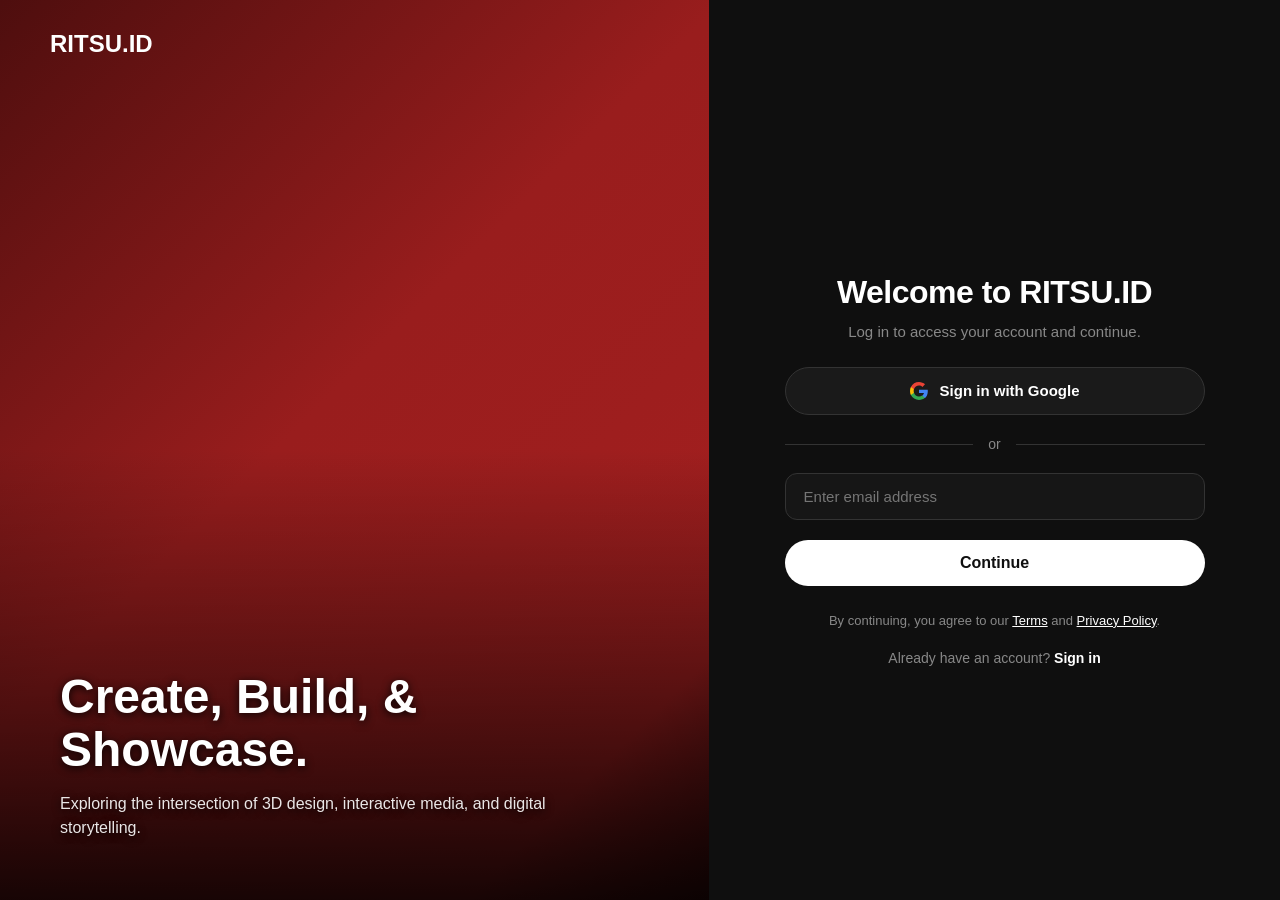
==== login.html @ 9a816acd "Add files via upload" ====
<!DOCTYPE html>
<html lang="en">
<head>
    <meta charset="UTF-8">
    <meta name="viewport" content="width=device-width, initial-scale=1.0">
    <title>Sign In - RITSU.ID</title>
    <link rel="stylesheet" href="style-login.css">
</head>
<body>

    <header class="top-logo-container">
        <p class="form-logo" aria-label="RITSU.ID Homepage">RITSU.ID</p>
    </header>

    <main class="auth-container">
        <section class="auth-left-banner" aria-label="Branding Showcase Area">
            <div class="gallery-marquee-container">
                <div class="marquee-col col-down">
                    <img src="D:\KAMPUS\Web Design\IMAGE\WaritsuAlGaniyu_TMD-CCIT_Compile Your Dreams (2).png" alt="Karya Poster 1">
                    <img src="D:\KAMPUS\Web Design\IMAGE\WaritsuAlGaniyu_TMD-CCIT_Compile Your Dreams (4).png" alt="Karya Poster 2">
                    <img src="D:\KAMPUS\Web Design\IMAGE\POSTERAWFUI2026_POSTERDIGITAL_WARITSUALGANIYU 1.png" alt="Karya Poster 3">
                    <img src="D:\KAMPUS\Web Design\IMAGE\WaritsuAlGaniyu_TMD-CCIT_Compile Your Dreams (2).png" alt="Karya Poster 1">
                    <img src="D:\KAMPUS\Web Design\IMAGE\WaritsuAlGaniyu_TMD-CCIT_Compile Your Dreams (4).png" alt="Karya Poster 2">
                </div>
                <div class="marquee-col col-up">
                    <img src="D:\KAMPUS\Web Design\IMAGE\Slide 16_9 - 1.png" alt="Karya 3D 1">
                    <img src="D:\KAMPUS\Web Design\IMAGE\WaritsuAlGaniyu_TMD-CCIT_Compile Your Dreams (4).png" alt="Karya Poster 2">
                    <img src="D:\KAMPUS\Web Design\IMAGE\POSTERAWFUI2026_POSTERDIGITAL_WARITSUALGANIYU 1.png" alt="Karya Poster 3">
                    <img src="D:\KAMPUS\Web Design\IMAGE\Slide 16_9 - 1.png" alt="Karya 3D 1">
                    <img src="D:\KAMPUS\Web Design\IMAGE\WaritsuAlGaniyu_TMD-CCIT_Compile Your Dreams (4).png" alt="Karya Poster 2">
                </div>
            </div>

            <div class="banner-overlay"></div>

            <div class="banner-content">
                <h1>Create, Build, & Showcase.</h1>
                <p>Exploring the intersection of 3D design, interactive media, and digital storytelling.</p>
            </div>
        </section>

        <section class="auth-right-form" aria-label="Sign In Form Section">
            <div class="form-wrapper">
                <div class="form-header">
                    <h2>Welcome to RITSU.ID</h2>
                    <p>Log in to access your account and continue. </p>
                </div>

                <button type="button" class="btn-sso" aria-label="Sign in securely with your Google account">
                    <svg class="google-icon" viewBox="0 0 24 24" width="18" height="18" aria-hidden="true">
                        <path fill="#4285F4" d="M23.745 12.27c0-.7-.06-1.4-.19-2.07H12v4.51h6.6c-.29 1.52-1.14 2.82-2.4 3.68v3.05h3.88c2.27-2.09 3.66-5.17 3.66-9.17z"/>
                        <path fill="#34A853" d="M12 24c3.24 0 5.95-1.08 7.93-2.91l-3.88-3.05c-1.08.72-2.45 1.16-4.05 1.16-3.12 0-5.77-2.1-6.72-4.93H1.19v3.15C3.17 21.36 7.24 24 12 24z"/>
                        <path fill="#FBBC05" d="M5.28 14.27c-.25-.72-.38-1.49-.38-2.27s.13-1.55.38-2.27V6.58H1.19C.43 8.12 0 9.87 0 12s.43 3.88 1.19 5.42l4.09-3.15z"/>
                        <path fill="#EA4335" d="M12 4.75c1.77 0 3.35.61 4.6 1.8l3.42-3.42C17.95 1.19 15.24 0 12 0 7.24 0 3.17 2.64 1.19 6.58l4.09 3.15c.95-2.83 3.6-4.98 6.72-4.98z"/>
                    </svg>
                    Sign in with Google
                </button>

                <div class="divider" role="separator" aria-label="Or">
                    <span>or</span>
                </div>

                <form action="#" method="POST" class="login-form">
                    <div class="input-group">
                        <input type="text" id="email" name="email" placeholder="Enter email address" required autocomplete="email">
                    </div>

                    <button type="submit" class="btn-submit" aria-label="Continue">Continue</button>
                </form>

                <footer class="form-footer-section">
                    <p class="terms-text">
                        By continuing, you agree to our <a href="#">Terms</a> and <a href="#">Privacy Policy</a>.
                    </p>
                    <p class="signup-prompt">
                        Already have an account? <a href="#">Sign in</a>
                    </p>
                </footer>
            </div>
        </section>
    </main>

</body>
</html>
---- style-login.css ----
:root {
    --bg-primary: #0F0F0F;
    --bg-surface: #1A1A1A;
    --text-primary: #FFFFFF;
    --text-secondary: #CCCCCC;
    --text-muted: #888888;
    
    --accent-orange: #b22222;
    --accent-red: #8b0000;
    --accent-hover: #d32f2f;
    
    --banner-grad-start: #4e0e0e;

    --border-color: #333333;
    --input-bg: #161616;
}

* {
    margin: 0;
    padding: 0;
    box-sizing: border-box;
    font-family: 'Segoe UI', Tahoma, sans-serif;
}

body {
    background-color: var(--bg-primary);
    color: var(--text-primary);
    min-height: 100vh;
    display: flex;
    position: relative;
}

.top-logo-container {
    position: absolute;
    top: 30px;
    left: 50px;
    z-index: 100;
}

.form-logo {
    font-size: 24px;
    font-weight: 900;
    color: var(--text-primary);
    text-decoration: none;
    display: inline-block;
}

.auth-container {
    display: flex;
    width: 100%;
    min-height: 100vh;
}

.auth-left-banner {
    flex: 1.2;
    position: relative;
    overflow: hidden;
    padding: 60px;
    display: flex;
    flex-direction: column;
    justify-content: flex-end;
    background-color: var(--banner-grad-start);
}

.gallery-marquee-container {
    position: absolute;
    top: -50%;
    left: 0;
    width: 100%;
    height: 200%;
    display: flex;
    gap: 20px;
    padding: 20px;
    opacity: 0.80;
    z-index: 3;
    pointer-events: none;
}

.marquee-col {
    flex: 1;
    display: flex;
    flex-direction: column;
    gap: 20px;
}

.marquee-col img {
    width: 100%;
    height: auto;
    object-fit: cover;
    border-radius: 12px;
    box-shadow: 0 10px 25px rgba(0,0,0,0.6);
}

.col-down {
    animation: scroll-down 25s linear infinite;
}

.col-up {
    animation: scroll-up 30s linear infinite;
    transform: translateY(-50%);
}

@keyframes scroll-down {
    0% { transform: translateY(0); }
    100% { transform: translateY(-50%); }
}

@keyframes scroll-up {
    0% { transform: translateY(-50%); }
    100% { transform: translateY(0); }
}

.banner-overlay {
    position: absolute;
    top: 0;
    left: 0;
    width: 100%;
    height: 100%;
    background: linear-gradient(135deg, rgba(78, 14, 14, 0.85) 0%, rgba(178, 34, 34, 0.75) 45%, rgba(178, 34, 34, 0.85) 85%, rgba(78, 14, 14, 0.9) 100%);
    z-index: 2;
}

.banner-content {
    position: relative;
    z-index: 4;
    max-width: 500px;
    text-shadow: 0 2px 8px rgba(0, 0, 0, 0.9);
}

.auth-left-banner h1 {
    font-size: 48px;
    font-weight: 900;
    line-height: 1.1;
    margin-bottom: 15px;
    font-family: 'Arial Black', Impact, sans-serif;
    color: var(--text-primary);
}

.auth-left-banner p {
    font-size: 16px;
    color: rgba(255, 255, 255, 0.9);
    line-height: 1.5;
}

.auth-left-banner::after {
    content: "";
    position: absolute;
    bottom: 0;
    left: 0;
    width: 100%;
    height: 50%;
    background: linear-gradient(to top, rgba(0, 0, 0, 0.85) 0%, transparent 100%);
    z-index: 3;
    pointer-events: none;
}

.auth-right-form {
    flex: 1;
    background-color: var(--bg-primary);
    display: flex;
    justify-content: center;
    align-items: center;
    padding: 40px;
}

.form-wrapper {
    width: 100%;
    max-width: 420px;
    margin-top: 40px;
    text-align: center;
}

.form-header {
    margin-bottom: 25px;
}

.form-header h2 {
    font-size: 32px;
    font-weight: 800;
    margin-bottom: 10px;
    letter-spacing: -0.5px;
}

.form-header p {
    font-size: 15px;
    color: var(--text-muted);
    line-height: 1.4;
}

.btn-sso {
    width: 100%;
    background-color: var(--bg-surface);
    color: var(--text-primary);
    border: 1px solid var(--border-color);
    padding: 14px;
    border-radius: 30px;
    font-size: 15px;
    font-weight: 600;
    cursor: pointer;
    display: flex;
    align-items: center;
    justify-content: center;
    gap: 12px;
    transition: background-color 0.3s ease, border-color 0.3s ease;
}

.btn-sso:hover {
    background-color: #222222;
    border-color: #555555;
}

.divider {
    text-align: center;
    margin: 20px 0;
    position: relative;
}

.divider::before {
    content: "";
    position: absolute;
    top: 50%;
    left: 0;
    width: 100%;
    height: 1px;
    background-color: var(--border-color);
}

.divider span {
    background-color: var(--bg-primary);
    padding: 0 15px;
    position: relative;
    color: var(--text-muted);
    font-size: 14px;
}

.login-form {
    display: flex;
    flex-direction: column;
    gap: 15px;
    text-align: left;
}

.input-group input[type="text"] {
    width: 100%;
    background-color: var(--input-bg);
    border: 1px solid var(--border-color);
    padding: 14px 18px;
    border-radius: 12px;
    color: var(--text-primary);
    font-size: 15px;
    outline: none;
    transition: border-color 0.3s ease;
}

.input-group input:focus {
    border-color: var(--accent-orange);
}

.btn-submit {
    width: 100%;
    background-color: var(--text-primary);
    color: var(--bg-primary);
    border: none;
    padding: 14px;
    border-radius: 30px;
    font-size: 16px;
    font-weight: bold;
    cursor: pointer;
    transition: opacity 0.3s ease, transform 0.2s ease;
    margin-top: 5px;
}

.btn-submit:hover {
    opacity: 0.9;
    transform: translateY(-1px);
}

.form-footer-section {
    margin-top: 25px;
}

.terms-text {
    font-size: 13px;
    color: var(--text-muted);
    line-height: 1.5;
    margin-bottom: 20px;
}

.terms-text a {
    color: var(--text-primary);
    text-decoration: underline;
}

.signup-prompt {
    font-size: 14px;
    color: var(--text-muted);
}

.signup-prompt a {
    color: var(--text-primary);
    text-decoration: none;
    font-weight: 600;
}

.signup-prompt a:hover {
    text-decoration: underline;
}

@media screen and (max-width: 1024px) {
    .auth-left-banner {
        display: none;
    }
    .auth-right-form {
        flex: 1;
        padding: 20px;
    }
    .top-logo-container {
        left: 20px;
        top: 20px;
    }
}
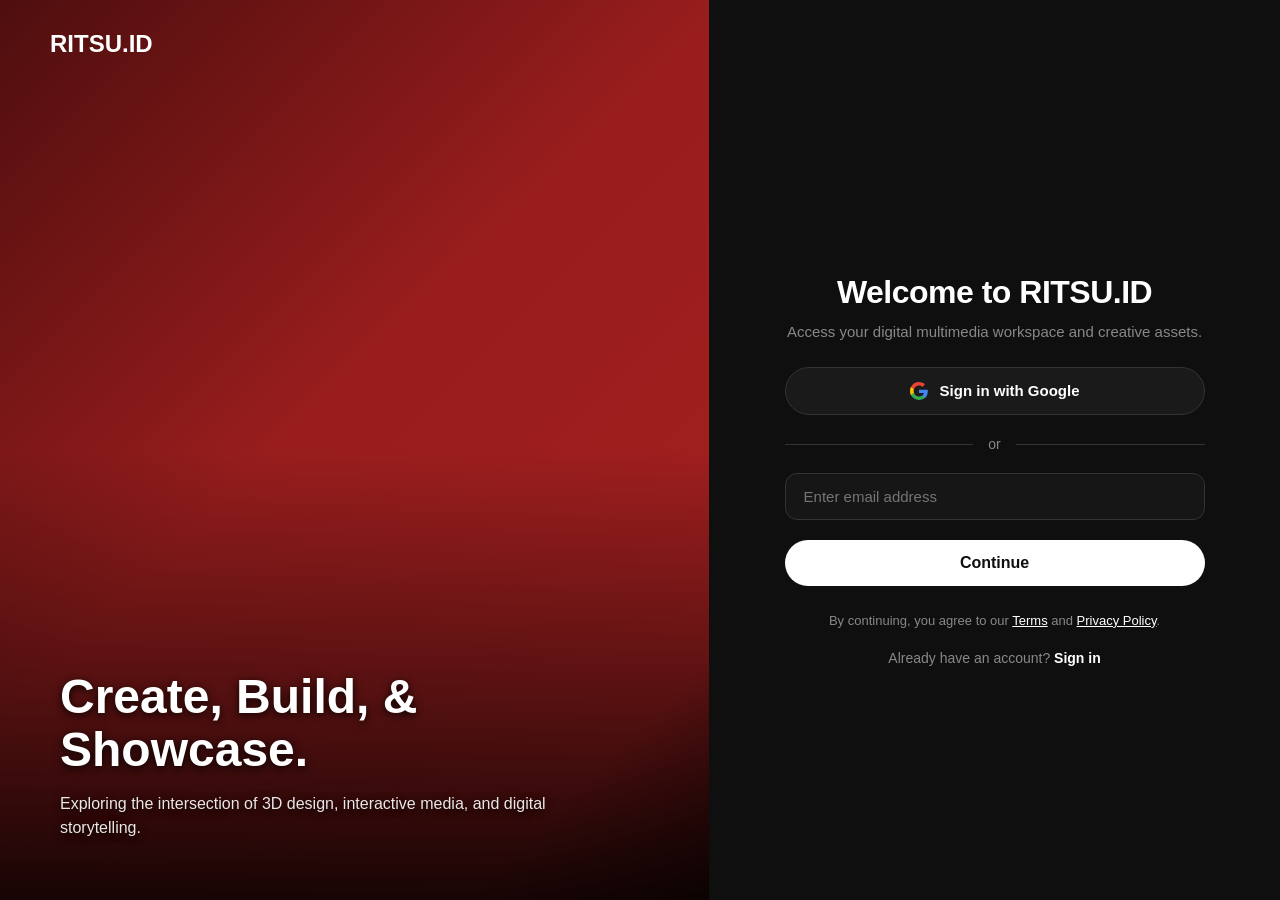
==== commit 8c95e5ec: "Update login.html" ====
--- a/login.html
+++ b/login.html
@@ -9,25 +9,25 @@
 <body>
 
     <header class="top-logo-container">
-        <p class="form-logo" aria-label="RITSU.ID Homepage">RITSU.ID</p>
+        <a class="form-logo" aria-label="RITSU.ID Homepage">RITSU.ID</a>
     </header>
 
     <main class="auth-container">
         <section class="auth-left-banner" aria-label="Branding Showcase Area">
             <div class="gallery-marquee-container">
                 <div class="marquee-col col-down">
-                    <img src="D:\KAMPUS\Web Design\IMAGE\WaritsuAlGaniyu_TMD-CCIT_Compile Your Dreams (2).png" alt="Karya Poster 1">
-                    <img src="D:\KAMPUS\Web Design\IMAGE\WaritsuAlGaniyu_TMD-CCIT_Compile Your Dreams (4).png" alt="Karya Poster 2">
-                    <img src="D:\KAMPUS\Web Design\IMAGE\POSTERAWFUI2026_POSTERDIGITAL_WARITSUALGANIYU 1.png" alt="Karya Poster 3">
-                    <img src="D:\KAMPUS\Web Design\IMAGE\WaritsuAlGaniyu_TMD-CCIT_Compile Your Dreams (2).png" alt="Karya Poster 1">
-                    <img src="D:\KAMPUS\Web Design\IMAGE\WaritsuAlGaniyu_TMD-CCIT_Compile Your Dreams (4).png" alt="Karya Poster 2">
+                    <img src="IMAGE/WaritsuAlGaniyu_TMD-CCIT_Compile Your Dreams (2).png" alt="Karya Poster 1">
+                    <img src="IMAGE/WaritsuAlGaniyu_TMD-CCIT_Compile Your Dreams (4).png" alt="Karya Poster 2">
+                    <img src="IMAGE/POSTERAWFUI2026_POSTERDIGITAL_WARITSUALGANIYU 1.png" alt="Karya Poster 3">
+                    <img src="IMAGE/WaritsuAlGaniyu_TMD-CCIT_Compile Your Dreams (2).png" alt="Karya Poster 1">
+                    <img src="IMAGE/WaritsuAlGaniyu_TMD-CCIT_Compile Your Dreams (4).png" alt="Karya Poster 2">
                 </div>
                 <div class="marquee-col col-up">
-                    <img src="D:\KAMPUS\Web Design\IMAGE\Slide 16_9 - 1.png" alt="Karya 3D 1">
-                    <img src="D:\KAMPUS\Web Design\IMAGE\WaritsuAlGaniyu_TMD-CCIT_Compile Your Dreams (4).png" alt="Karya Poster 2">
-                    <img src="D:\KAMPUS\Web Design\IMAGE\POSTERAWFUI2026_POSTERDIGITAL_WARITSUALGANIYU 1.png" alt="Karya Poster 3">
-                    <img src="D:\KAMPUS\Web Design\IMAGE\Slide 16_9 - 1.png" alt="Karya 3D 1">
-                    <img src="D:\KAMPUS\Web Design\IMAGE\WaritsuAlGaniyu_TMD-CCIT_Compile Your Dreams (4).png" alt="Karya Poster 2">
+                    <img src="IMAGE/Slide 16_9 - 1.png" alt="Karya 3D 1">
+                    <img src="IMAGE/WaritsuAlGaniyu_TMD-CCIT_Compile Your Dreams (4).png" alt="Karya Poster 2">
+                    <img src="IMAGE/POSTERAWFUI2026_POSTERDIGITAL_WARITSUALGANIYU 1.png" alt="Karya Poster 3">
+                    <img src="IMAGE/Slide 16_9 - 1.png" alt="Karya 3D 1">
+                    <img src="IMAGE/WaritsuAlGaniyu_TMD-CCIT_Compile Your Dreams (4).png" alt="Karya Poster 2">
                 </div>
             </div>
 
@@ -43,7 +43,7 @@
             <div class="form-wrapper">
                 <div class="form-header">
                     <h2>Welcome to RITSU.ID</h2>
-                    <p>Log in to access your account and continue. </p>
+                    <p>Access your digital multimedia workspace and creative assets.</p>
                 </div>
 
                 <button type="button" class="btn-sso" aria-label="Sign in securely with your Google account">
@@ -81,4 +81,4 @@
     </main>
 
 </body>
-</html>+</html>
